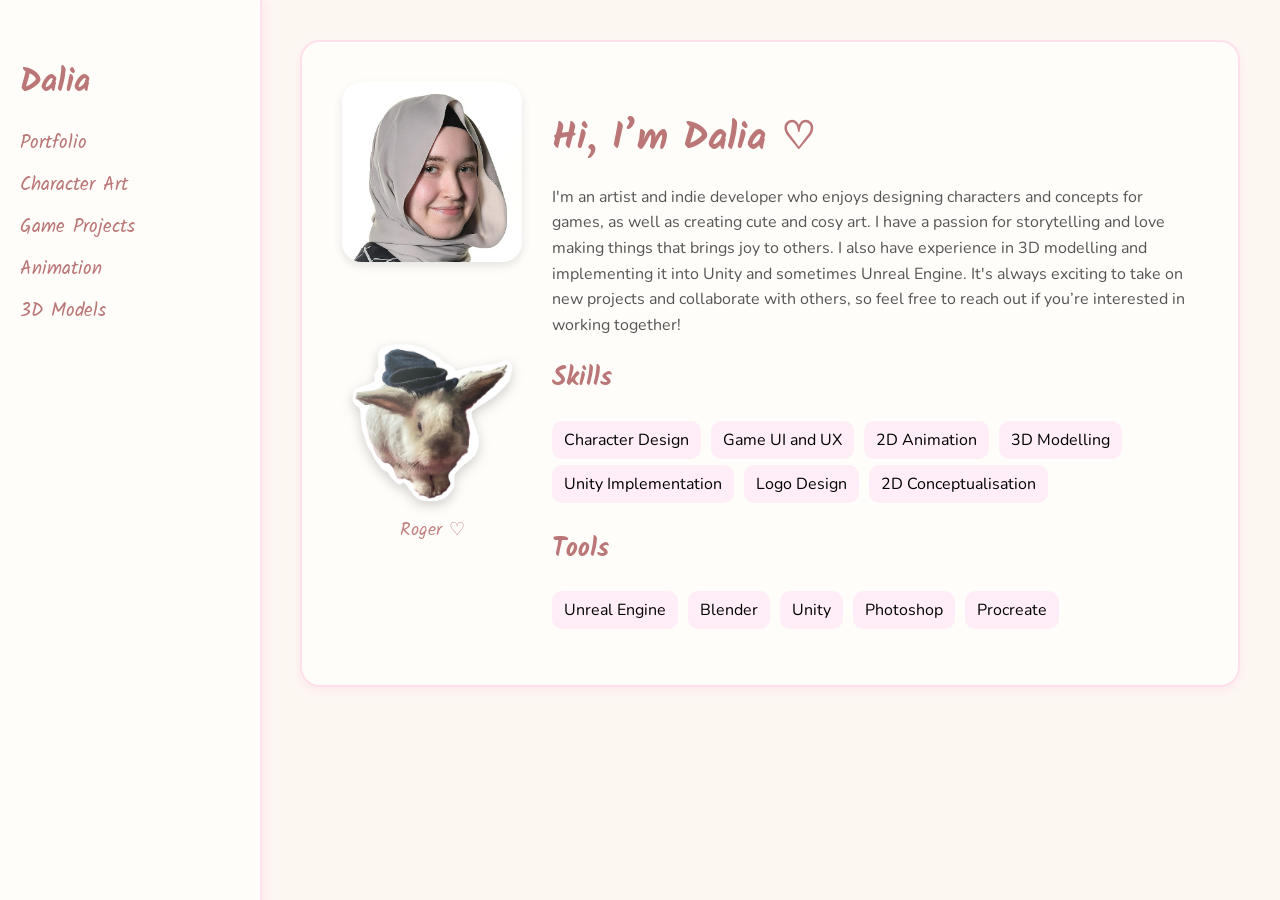
==== about.html @ d098fb0f "added portfolio, and about me" ====
<!DOCTYPE html>
<html lang="en">
<head>
    <meta charset="UTF-8">
    <title>About Dalia</title>
    <link href="https://fonts.googleapis.com/css2?family=Kalam:wght@300;400&family=Nunito:wght@300;400;700&display=swap" rel="stylesheet">
    <link rel="stylesheet" href="about.css">
</head>

<body>

<!-- SIDEBAR (same as portfolio) -->
<nav class="sidebar">
    <h2 class="logo">Dalia</h2>
    <a href="portfolio.html">Portfolio</a>
    <a href="portfolio.html#char">Character Art</a>
    <a href="portfolio.html#game">Game Projects</a>
    <a href="portfolio.html#anim">Animation</a>
    <a href="portfolio.html#models">3D Models</a>
</nav>

<div class="about-wrapper">

    <div class="about-card">

            <div class="about-left">
        <img src="assets/PROFILE.png" class="about-icon">

        <div class="roger-sticker">
            <div class="washi"></div>

            <img src="assets/Roger.png" class="roger-img" alt="Roger the rabbit">
            <p class="roger-label">Roger ♡</p>

        </div>
    </div>


        <div class="about-text">
            <h1 class="about-title">Hi, I’m Dalia ♡</h1>

            <p class="about-desc">
                I'm an artist and indie developer who enjoys designing characters and concepts for games, as well as creating cute and cosy art. 
                I have a passion for storytelling and love making things that brings joy to others. 
                I also have experience in 3D modelling and implementing it into Unity and sometimes Unreal Engine. 
                It's always exciting to take on new projects and collaborate with others, so feel free to reach out if you’re interested in working together!
            </p>

            <h2 class="about-subheader">Skills</h2>
            <ul class="skill-list">
                <li>Character Design</li>
                <li>Game UI and UX</li>
                <li>2D Animation</li>
                <li>3D Modelling</li>
                <li>Unity Implementation</li>
                <li>Logo Design</li>
                <li>2D Conceptualisation</li>
            </ul>

            <h2 class="about-subheader">Tools</h2>
            <ul class="skill-list">
                <li>Unreal Engine</li>
                <li>Blender</li>
                <li>Unity</li>
                <li>Photoshop</li>
                <li>Procreate</li>
            </ul>

        </div>

    </div>


</div>


</div>

</body>
</html>
---- about.css ----
body {
    margin: 0;
    padding: 0;
    background: #fdf7f2;
    font-family: 'Nunito', sans-serif;
    display: flex;
}

/* SIDEBAR (same as portfolio) */
.sidebar {
    width: 220px;
    height: 100vh;
    position: fixed;
    left: 0;
    top: 0;
    background: #fffdf9;
    border-right: 2px solid #ffe0ec;
    padding: 30px 20px;
    box-shadow: 4px 0 10px rgba(255,182,217,0.2);
}

.sidebar .logo {
    font-family: 'Kalam', cursive;
    font-size: 2rem;
    color: #b77;
    margin-bottom: 20px;
}

.sidebar a {
    display: block;
    margin: 12px 0;
    text-decoration: none;
    color: #b77;
    font-family: 'Kalam', cursive;
    font-size: 1.2rem;
    transition: 0.2s ease;
}

.sidebar a:hover {
    color: #ff8fc4;
    transform: translateX(4px);
}

/* MAIN CONTENT */
.about-wrapper {
    margin-left: 260px;
    width: calc(100% - 260px);
    padding: 40px;
}

.about-card {
    background: #fffdf9;
    border: 2px solid #ffe0ec;
    border-radius: 20px;
    padding: 40px;
    display: flex;
    gap: 30px;
    box-shadow: 0 4px 10px rgba(255,182,217,0.2);
}

.about-icon {
    width: 180px;
    height: 180px;
    border-radius: 20px;
    object-fit: cover;
    box-shadow: 0 4px 10px rgba(0,0,0,0.1);
}

.about-text {
    flex: 1;
}

.about-title {
    font-family: 'Kalam', cursive;
    font-size: 2.4rem;
    color: #b77;
    margin-bottom: 10px;
}

.about-desc {
    color: #555;
    line-height: 1.6;
    margin-bottom: 20px;
}

.about-subheader {
    font-family: 'Kalam', cursive;
    font-size: 1.6rem;
    color: #b77;
    margin-top: 20px;
}

.skill-list {
    list-style: none;
    padding: 0;
    margin: 10px 0;
}

.skill-list li {
    background: #ffeef7;
    padding: 8px 12px;
    border-radius: 10px;
    margin-bottom: 6px;
    display: inline-block;
    margin-right: 6px;
}

/* RESPONSIVE */
@media (max-width: 800px) {
    .sidebar {
        position: static;
        width: 100%;
        height: auto;
        display: flex;
        gap: 20px;
        justify-content: center;
        border-right: none;
        border-bottom: 2px solid #ffe0ec;
    }

    .about-wrapper {
        margin-left: 0;
        width: 100%;
        padding: 20px;
    }

    .about-card {
        flex-direction: column;
        text-align: center;
    }

    .about-icon {
        margin: 0 auto;
    }
}

.roger-sticker {
    text-align: center;
    margin-top: 80px;
    position: relative;
}

.roger-img {
    width: 160px;
    max-width: 160px; /* prevents accidental scaling */
    height: auto;
    background: none;
    padding: 0;
    position: relative;
    z-index: 5;
    filter: drop-shadow(0 4px 6px rgba(0,0,0,0.18));
    animation: rogerFloat 3s ease-in-out infinite;
}

.about-card {
    display: flex;
    gap: 30px;
    align-items: flex-start; /* keeps icon + Roger aligned at the top */
}

.about-left {
    display: flex;
    flex-direction: column;
    align-items: center; /* centers Roger under the icon */
}

.roger-label {
    font-family: 'Kalam', cursive;
    font-size: 1.1rem;
    color: #b77;
    margin-top: 6px;
    opacity: 0.9;
}
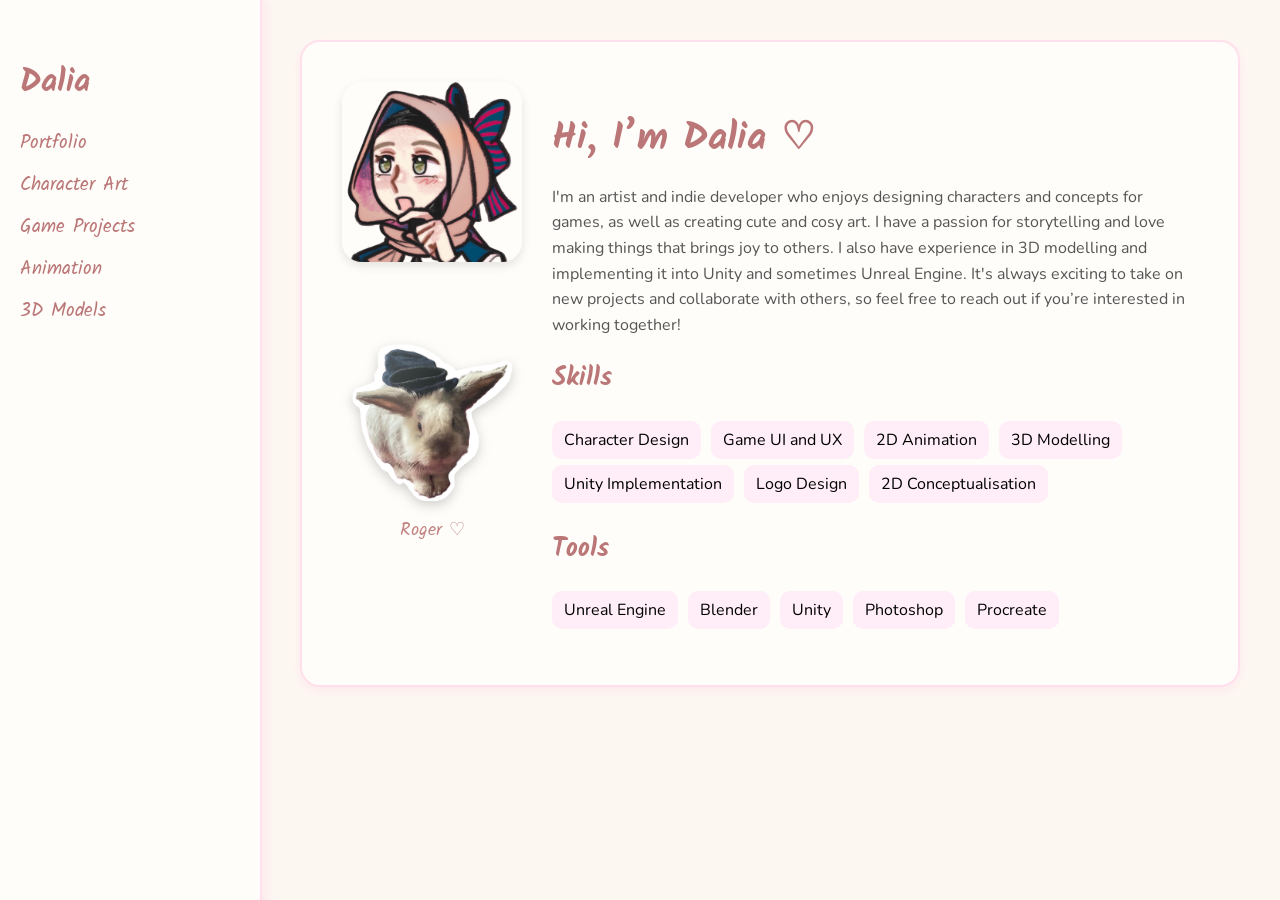
==== commit cd12fd49: "changed icon" ====
--- a/about.html
+++ b/about.html
@@ -24,7 +24,7 @@
     <div class="about-card">
 
             <div class="about-left">
-        <img src="assets/PROFILE.png" class="about-icon">
+        <img src="assets/Iconnn.png" class="about-icon">
 
         <div class="roger-sticker">
             <div class="washi"></div>
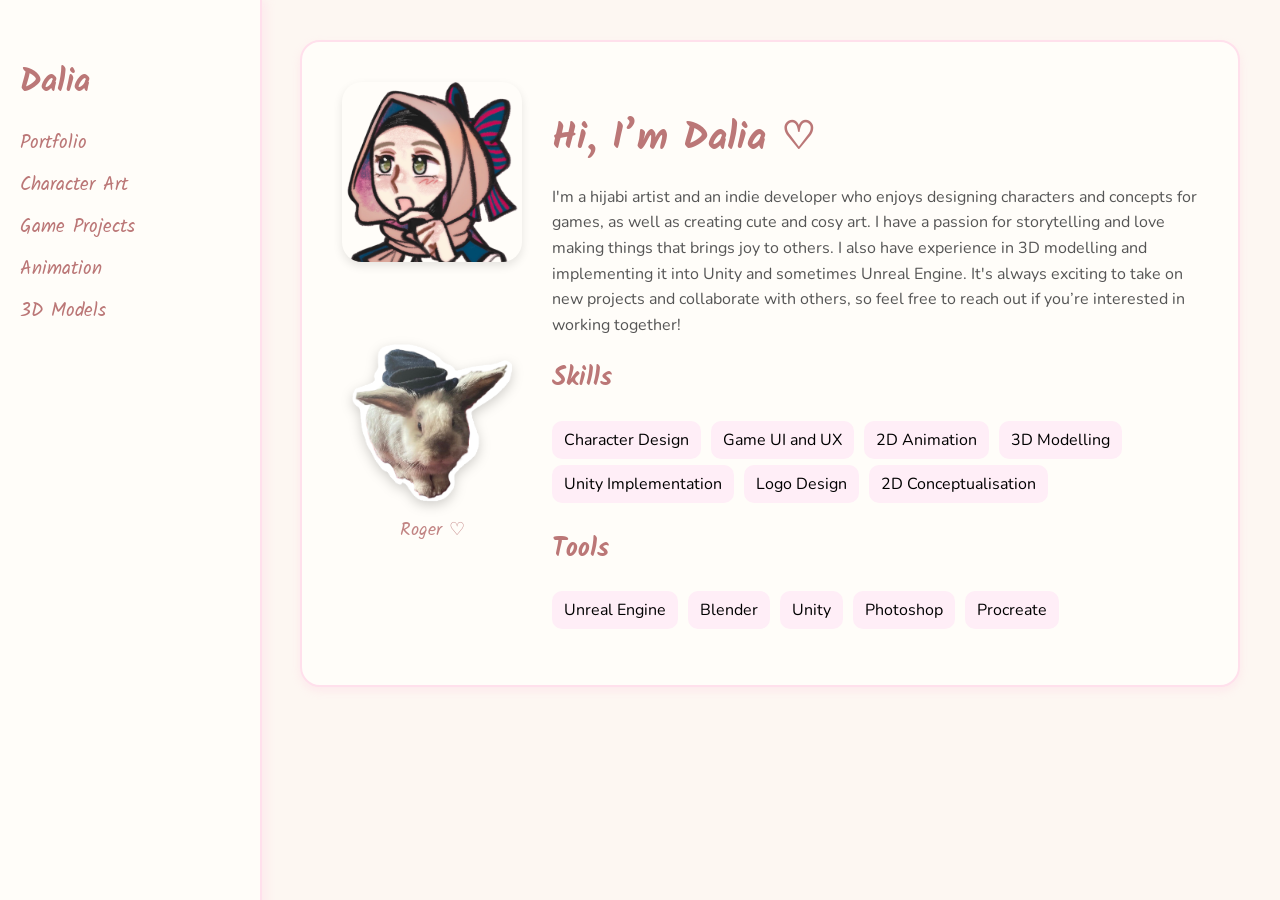
==== commit 489b56bc: "portfolio content added" ====
--- a/about.html
+++ b/about.html
@@ -40,7 +40,7 @@
             <h1 class="about-title">Hi, I’m Dalia ♡</h1>
 
             <p class="about-desc">
-                I'm an artist and indie developer who enjoys designing characters and concepts for games, as well as creating cute and cosy art. 
+                I'm a hijabi artist and an indie developer who enjoys designing characters and concepts for games, as well as creating cute and cosy art. 
                 I have a passion for storytelling and love making things that brings joy to others. 
                 I also have experience in 3D modelling and implementing it into Unity and sometimes Unreal Engine. 
                 It's always exciting to take on new projects and collaborate with others, so feel free to reach out if you’re interested in working together!
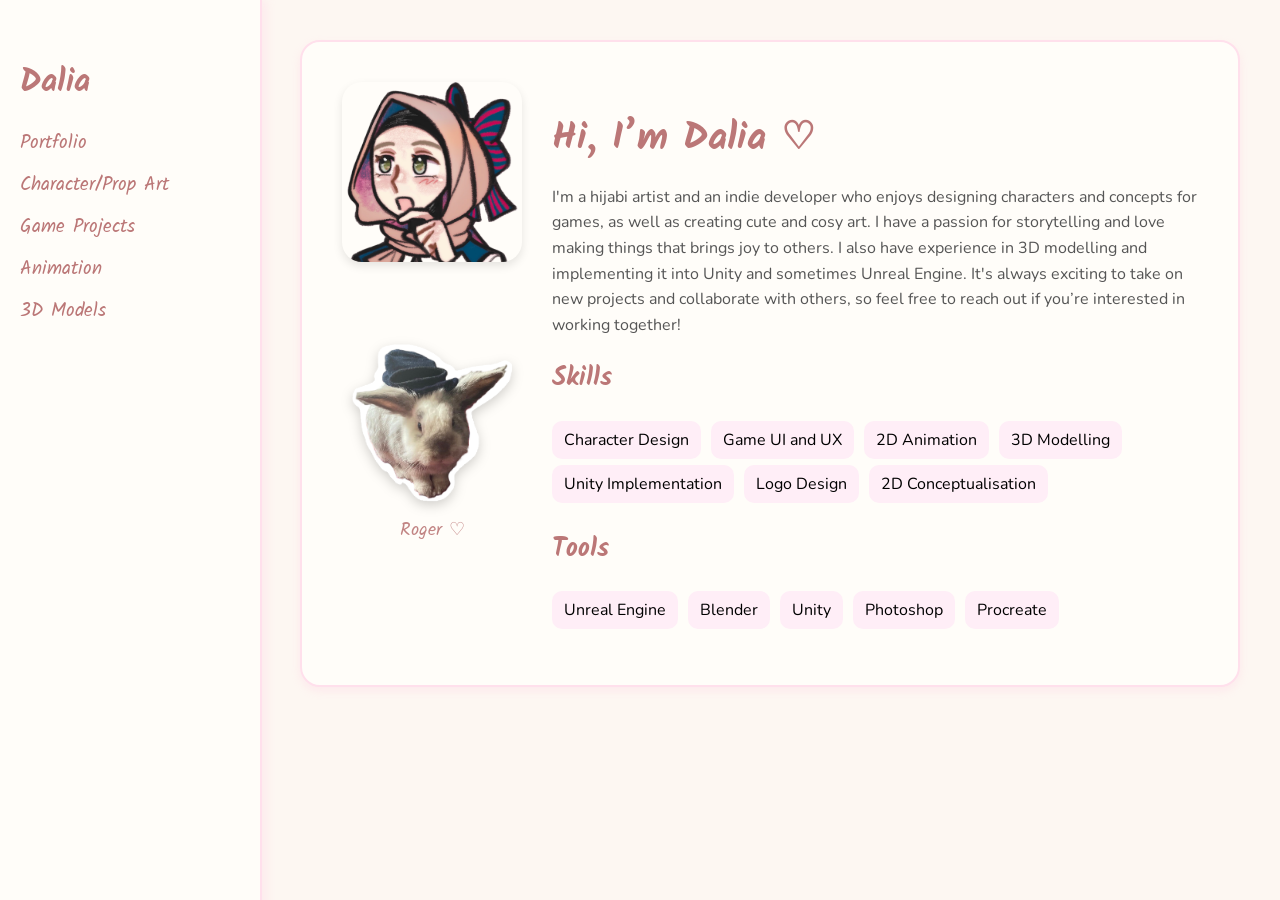
==== commit 6e81a116: "work from college/school" ====
--- a/about.html
+++ b/about.html
@@ -12,11 +12,11 @@
 <!-- SIDEBAR (same as portfolio) -->
 <nav class="sidebar">
     <h2 class="logo">Dalia</h2>
-    <a href="portfolio.html">Portfolio</a>
-    <a href="portfolio.html#char">Character Art</a>
-    <a href="portfolio.html#game">Game Projects</a>
-    <a href="portfolio.html#anim">Animation</a>
-    <a href="portfolio.html#models">3D Models</a>
+    <a href="Portfolio.html">Portfolio</a>
+    <a href="Portfolio.html#char">Character/Prop Art</a>
+    <a href="Portfolio.html#game">Game Projects</a>
+    <a href="Portfolio.html#anim">Animation</a>
+    <a href="Portfolio.html#models">3D Models</a>
 </nav>
 
 <div class="about-wrapper">
